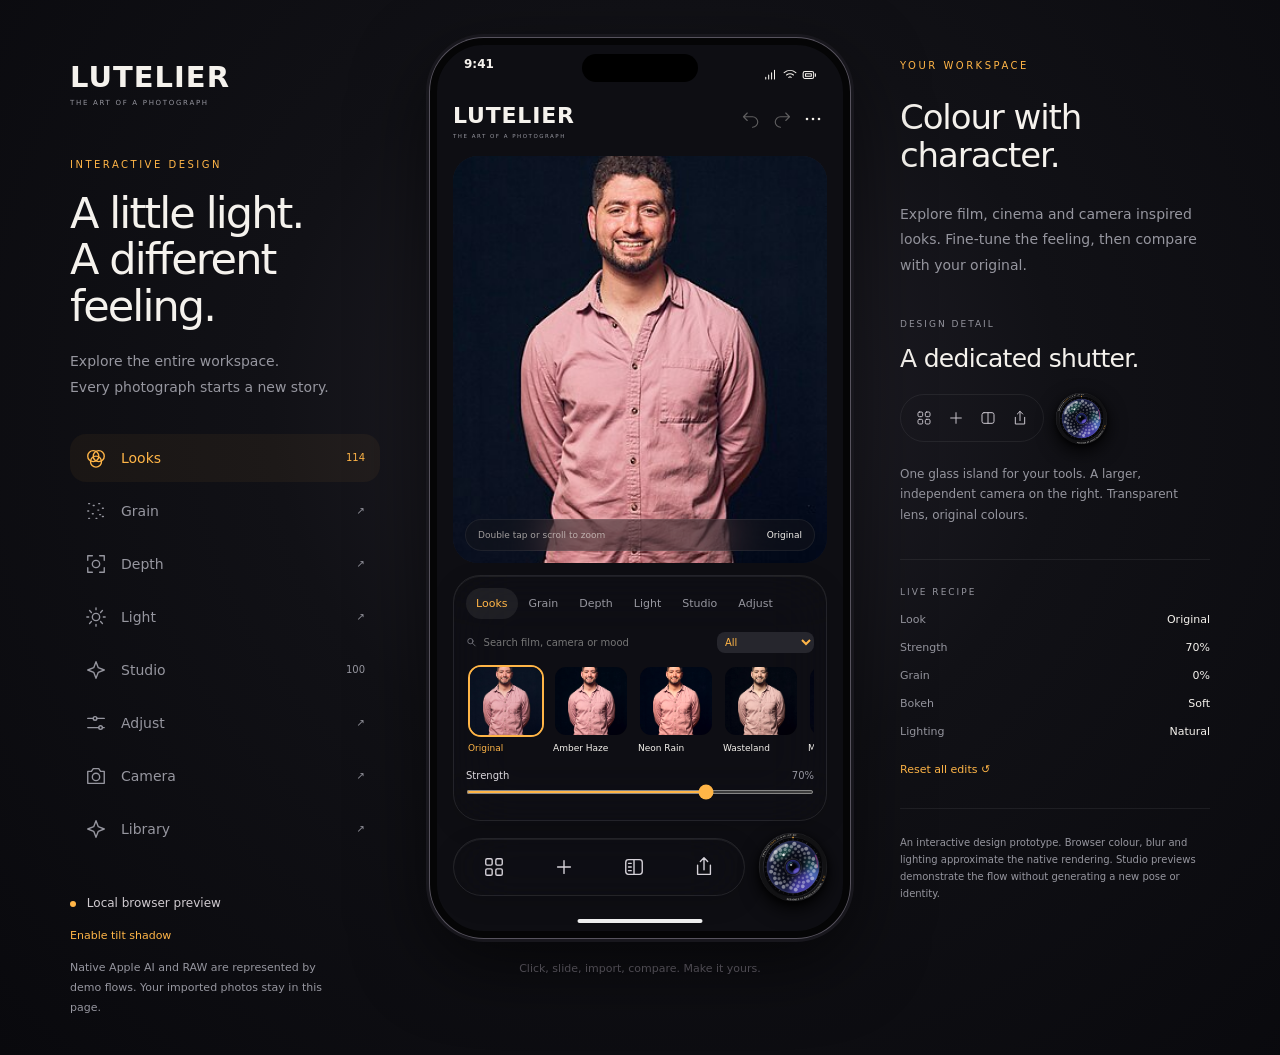
==== LutelierPreview/index.html @ 4cc17b6a "Add initial Lutelier iOS app and interactive preview" ====
<!doctype html>
<html lang="en"><head><meta charset="utf-8"><meta name="viewport" content="width=device-width,initial-scale=1"><title>Lutelier · Interactive design</title><link rel="stylesheet" href="style.css"><link rel="stylesheet" href="refinements.css"></head>
<body>
<svg class="defs" xmlns="http://www.w3.org/2000/svg"><defs><filter id="grain-noise"><feTurbulence type="fractalNoise" baseFrequency=".8" numOctaves="3" stitchTiles="stitch"/><feColorMatrix type="saturate" values="0"/></filter></defs></svg>
<aside class="rail"><div class="brand"><div>LUTELIER<small>THE ART OF A PHOTOGRAPH</small></div></div><p class="eyebrow">INTERACTIVE DESIGN</p><h1>A little light.<br>A different feeling.</h1><p class="intro">Explore the entire workspace.<br>Every photograph starts a new story.</p><nav id="desktop-nav"></nav><div class="rail-footer"><span class="dot"></span> Local browser preview<button class="tilt-control" data-action="enable-tilt">Enable tilt shadow</button><small>Native Apple AI and RAW are represented by demo flows. Your imported photos stay in this page.</small></div></aside>
<main><div class="phone" id="phone"><div class="status"><span>9:41</span><span class="dynamic-island"></span><span class="status-icons"><svg viewBox="0 0 24 18" aria-label="Signal"><path d="M3 16v-3m5 3V9m5 7V5m5 11V1"/></svg><svg viewBox="0 0 24 18" aria-label="Wi-Fi"><path d="M2 5c6-5 14-5 20 0M6 9c4-3 8-3 12 0m-8 4c1-1 3-1 4 0"/></svg><svg viewBox="0 0 24 18" aria-label="Battery"><rect x="2" y="3" width="18" height="12" rx="3"/><path d="M23 7v4M6 7h10v4H6Z"/></svg></span></div><div class="editor" id="editor"><header><div class="brand small"><div>LUTELIER<small>THE ART OF A PHOTOGRAPH</small></div></div><div class="header-actions"><button data-action="undo" aria-label="Undo"></button><button data-action="redo" aria-label="Redo"></button><button data-action="menu" aria-label="More options"></button></div></header><div class="photo" id="photo"><img id="base" class="portrait" alt="Original photograph"><img id="edited" class="portrait" alt="Edited photograph"><div id="relight"></div><div id="noise"></div><div id="vignette"></div><div id="comparison"><span>BEFORE</span><b>AFTER</b><div class="divider"><i>↔</i></div></div><input id="compare-range" aria-label="Before and after divider" type="range" min="0" max="100" value="50"><div class="photo-caption"><span id="photo-hint">Scroll to zoom · drag to explore</span><span id="look-name">Original</span></div></div><section class="inspector glass"><div class="tabs" id="tabs"></div><div class="controls" id="controls"></div></section><footer class="toolbar"><div class="control-island glass"><button data-action="library" aria-label="Photo library"></button><button data-action="import" aria-label="Import photo"></button><button data-action="compare" aria-label="Compare before and after"></button><button data-action="export" aria-label="Export photograph"></button></div><button class="camera-button" data-action="camera" aria-label="Open pro camera"><img src="assets/icon.png" alt=""></button></footer></div><section id="screen" hidden></section><div class="home-indicator"></div><div id="toast" role="status" aria-live="polite"></div></div><p class="under-phone">Click, slide, import, compare. Make it yours.</p></main>
<aside class="details"><p class="eyebrow">YOUR WORKSPACE</p><h2 id="detail-title">Colour with character.</h2><p id="detail-copy">Explore film, cinema and camera inspired looks. Fine-tune the feeling, then compare with your original.</p><div class="detail-card"><span>DESIGN DETAIL</span><h3>A dedicated shutter.</h3><div class="mini-toolbar"><div class="mini-island"><svg viewBox="0 0 24 24"><rect x="3" y="3" width="7" height="7" rx="2"/><rect x="14" y="3" width="7" height="7" rx="2"/><rect x="3" y="14" width="7" height="7" rx="2"/><rect x="14" y="14" width="7" height="7" rx="2"/></svg><svg viewBox="0 0 24 24"><path d="M12 4v16M4 12h16"/></svg><svg viewBox="0 0 24 24"><rect x="3" y="4" width="18" height="16" rx="3"/><path d="M12 4v16"/></svg><svg viewBox="0 0 24 24"><path d="M12 16V2m-4 4 4-4 4 4M5 11v10h14V11"/></svg></div><div class="mini-camera"><img src="assets/icon.png" alt=""></div></div><p>One glass island for your tools. A larger, independent camera on the right. Transparent lens, original colours.</p></div><div class="detail-card"><span>LIVE RECIPE</span><div id="recipe-summary"></div><button class="text-button" data-action="reset">Reset all edits ↺</button></div><p class="fineprint">An interactive design prototype. Browser colour, blur and lighting approximate the native rendering. Studio previews demonstrate the flow without generating a new pose or identity.</p></aside>
<input id="import-file" type="file" accept="image/*" hidden><input id="template-file" type="file" accept="image/*" hidden><script src="data.js"></script><script src="app.js"></script><script src="refinements.js"></script></body></html>
---- LutelierPreview/style.css ----
:root{color-scheme:dark;--amber:#ffb547;--ink:#0e0e13;--muted:#96969f;--phone-radius:54px;--screen-inset:16px;--island-radius:calc(var(--phone-radius) - var(--screen-inset))}*{box-sizing:border-box}body{margin:0;background:radial-gradient(ellipse at 52% 38%,#24222b 0,#111116 42%,#09090d 100%);color:#f5f2ed;font:14px 'DM Sans',-apple-system,BlinkMacSystemFont,sans-serif;min-height:100vh;display:grid;grid-template-columns:minmax(230px,1fr) 440px minmax(230px,1fr);gap:40px;padding:38px 5vw}button,input,select,textarea{font:inherit}button{cursor:pointer;color:inherit;border:0;background:none;-webkit-tap-highlight-color:transparent}button:focus-visible,input:focus-visible,textarea:focus-visible,select:focus-visible{outline:2px solid var(--amber);outline-offset:3px}button:hover{filter:brightness(1.2)}button:disabled{opacity:.35;cursor:not-allowed}svg{width:22px;height:22px;fill:none;stroke:currentColor;stroke-width:1.5;stroke-linecap:round;stroke-linejoin:round}.defs{position:absolute;width:0;height:0}.rail,.details{max-width:310px;padding-top:22px}.rail{justify-self:end;width:100%}.brand{display:flex;gap:12px;align-items:center;font:36px 'Instrument Serif',Georgia,serif}.brand img{width:52px;height:52px;border-radius:15px}.brand small{display:block;font:7px 'DM Sans',sans-serif;letter-spacing:2px;margin-top:5px;color:var(--muted)}.eyebrow{font-size:10px;letter-spacing:2.5px;color:var(--amber);margin-top:52px}.rail h1{font:48px/1.05 'Instrument Serif',Georgia,serif;margin:20px 0}.intro,.details>p:not(.eyebrow){color:var(--muted);line-height:1.8}.rail nav{display:grid;gap:5px;margin:34px 0}.rail nav button{text-align:left;display:flex;align-items:center;gap:14px;padding:13px 15px;border-radius:16px;color:var(--muted)}.rail nav button.active{color:var(--amber);background:#ffb5470d}.rail nav button span{margin-left:auto;font-size:10px}.rail-footer{font-size:12px;color:#d0cbd0;line-height:1.8;margin-top:40px}.rail-footer small{display:block;color:var(--muted);font-size:11px;margin-top:12px;max-width:260px}.dot{display:inline-block;width:6px;height:6px;background:var(--amber);border-radius:50%;margin-right:7px}main{display:flex;flex-direction:column;align-items:center}.phone{width:420px;height:900px;background:var(--ink);border:7px solid #050506;border-radius:var(--phone-radius);position:relative;overflow:hidden;box-shadow:0 0 0 1px #57535e,0 0 0 4px #18171d,0 24px 75px #0009}.status{height:48px;padding:12px 27px 0;display:flex;justify-content:space-between;font-size:12px;font-weight:600;position:relative;z-index:5;pointer-events:none}.dynamic-island{position:absolute;width:116px;height:28px;border-radius:22px;background:#000;left:50%;transform:translateX(-50%);top:9px}.editor{height:calc(100% - 48px);display:flex;flex-direction:column;gap:12px;padding:4px 16px 30px}header{display:flex;align-items:center;justify-content:space-between;height:47px;flex-shrink:0}.brand.small{font-size:25px;gap:8px}.brand.small img{width:34px;height:34px;border-radius:10px}.brand.small small{font-size:5.5px;letter-spacing:1.5px}.header-actions{display:flex;gap:3px}.header-actions button{padding:5px}.header-actions svg{width:18px}.photo{flex:1;min-height:230px;position:relative;border-radius:25px;overflow:hidden;background:#29272d;touch-action:none}.portrait{width:100%;height:100%;object-fit:cover;position:absolute;inset:0;transform-origin:50% 45%;pointer-events:none}#noise,#relight,#vignette{position:absolute;inset:0;pointer-events:none}#noise{filter:url(#grain-noise);opacity:0;mix-blend-mode:soft-light}#vignette{background:radial-gradient(ellipse,transparent 45%,#000);opacity:0}.photo-caption{position:absolute;bottom:12px;left:12px;right:12px;padding:10px 12px;background:#17171a77;backdrop-filter:blur(22px);border:1px solid #fff1;display:flex;justify-content:space-between;gap:8px;border-radius:30px;font-size:9px;pointer-events:none}.photo-caption span:first-child{color:#e0dbd5b0}.glass{background:linear-gradient(145deg,#fff0,#fff05),#232329b5;border:1px solid #ffffff18;box-shadow:inset 0 1px 0 #ffffff12,0 7px 24px #0002;backdrop-filter:blur(30px) saturate(1.2)}.inspector{height:246px;border-radius:27px;padding:12px;flex-shrink:0;overflow:hidden}.tabs{display:flex;gap:1px;overflow:auto;scrollbar-width:none;margin-bottom:12px}.tabs button{padding:9px 10px;border-radius:22px;font-size:11px;color:var(--muted);white-space:nowrap}.tabs button.active{background:#ffffff12;color:var(--amber)}.controls{height:179px;overflow:auto;scrollbar-width:thin;scrollbar-color:#ffffff22 transparent}.controls h3{font-size:14px;margin:2px 0 10px}.search-row{display:flex;align-items:center;gap:5px;margin-bottom:10px}.search-row svg{width:16px;color:var(--muted)}input[type=search]{min-width:0;border:0;background:none;color:white;width:100%;font-size:10px;outline:none}select{color:var(--amber);border:0;background:#26262d;border-radius:8px;padding:4px;font-size:10px;max-width:105px}.looks{display:flex;gap:9px;overflow:auto;padding:2px 2px 8px;scrollbar-width:none}.look{flex:0 0 76px;padding:0;text-align:left}.look img{width:76px;height:72px;object-fit:cover;border-radius:13px;border:2px solid transparent}.look.active img{border-color:var(--amber)}.look span{display:block;font-size:9px;white-space:nowrap;overflow:hidden;text-overflow:ellipsis;margin-top:3px}.look.active{color:var(--amber)}.range{margin:9px 0}.range label{font-size:10px;display:flex;justify-content:space-between;color:#ddd9de}.range output{color:var(--muted);font-variant-numeric:tabular-nums}input[type=range]{width:100%;height:4px;accent-color:var(--amber);cursor:pointer;margin:8px 0;background:transparent}.caption{font-size:10px;color:var(--muted);line-height:1.55}.pills{display:flex;gap:6px;overflow:auto;scrollbar-width:none;margin-bottom:9px}.pill{white-space:nowrap;font-size:10px;padding:8px 12px;border-radius:22px;background:#ffffff08;border:1px solid #ffffff10}.pill.active{background:var(--amber);color:#17121a;border-color:var(--amber)}.amber{background:linear-gradient(135deg,#ffc66a,var(--amber));color:#1d160d;border-radius:28px;padding:13px 18px;width:100%;font-weight:600;font-size:12px}.secondary{background:#ffffff08;border:1px solid #fff2;border-radius:22px;padding:10px 14px;font-size:11px}.text-button{color:var(--amber);padding:10px 0;font-size:11px}.toolbar{display:flex;align-items:center;gap:14px;height:68px;flex-shrink:0}.control-island{height:58px;border-radius:var(--island-radius);display:flex;align-items:center;justify-content:space-around;flex:1;padding:5px}.control-island button{width:47px;height:46px;border-radius:24px;display:grid;place-items:center;color:#d6d2d9}.control-island button.selected{color:var(--amber);background:#ffb54710}.camera-button{width:68px;height:68px;border-radius:22px;border:1px solid #ffffff22;position:relative;padding:0;overflow:hidden;box-shadow:0 0 22px #ffb54716;flex-shrink:0}.camera-button img,.mini-camera img{position:absolute;inset:0;width:100%;height:100%}.mono{filter:grayscale(1)}.gold{mask-image:radial-gradient(circle at 49% 49%,black 0,black 10%,transparent 18%);-webkit-mask-image:radial-gradient(circle at 49% 49%,black 0,black 10%,transparent 18%)}.home-indicator{position:absolute;bottom:8px;height:4px;width:125px;left:50%;transform:translateX(-50%);border-radius:5px;background:#eee;z-index:8;pointer-events:none}.under-phone{color:#68646e;font-size:11px;margin:24px 0}.details h2{font:34px 'Instrument Serif',Georgia,serif;line-height:1.1}.details .eyebrow{margin-top:0}.detail-card{padding:22px 0;border-bottom:1px solid #fff1}.detail-card>span{letter-spacing:2px;font-size:9px;color:var(--muted)}.detail-card h3{font:25px 'Instrument Serif',Georgia,serif;margin:14px 0}.detail-card p{font-size:12px;line-height:1.7;color:var(--muted)}.mini-toolbar{display:flex;align-items:center;gap:12px;margin:20px 0}.mini-island{border-radius:24px;background:#fff06;border:1px solid #fff1;padding:15px;color:#c8c4cc}.mini-camera{width:51px;height:51px;position:relative;overflow:hidden;border-radius:16px}.recipe-line{display:flex;justify-content:space-between;margin:15px 0;font-size:11px}.recipe-line span{color:var(--muted)}.fineprint{font-size:10px!important;line-height:1.7!important;margin-top:25px}#comparison{display:none;position:absolute;inset:0;pointer-events:none}#comparison span,#comparison b{position:absolute;top:15px;background:#0006;border-radius:14px;padding:6px 9px;font-size:8px;letter-spacing:1px;font-weight:400}#comparison span{left:12px}#comparison b{right:12px}.divider{position:absolute;top:0;bottom:0;left:50%;width:1px;background:#fff9}.divider i{position:absolute;top:48%;left:-14px;width:29px;height:29px;background:#2229;border:1px solid #fff7;border-radius:50%;text-align:center;line-height:27px;font-style:normal}#compare-range{display:none;position:absolute;inset:0;width:100%;height:100%;opacity:0;margin:0}#toast{position:absolute;z-index:30;bottom:112px;left:20px;right:20px;padding:14px 18px;border-radius:20px;background:#35313cf0;backdrop-filter:blur(25px);color:#eee;font-size:11px;line-height:1.6;text-align:center;box-shadow:0 5px 25px #0007;opacity:0;pointer-events:none;transition:opacity .2s}#toast.visible{opacity:1}#screen{position:absolute;inset:48px 0 0;z-index:6;background:var(--ink);padding:0 16px 30px;overflow:auto;scrollbar-width:none}#screen[hidden]{display:none}.screen-header{display:flex;justify-content:space-between;align-items:center;height:43px;flex-shrink:0}.screen-header span{font-size:9px;letter-spacing:1.5px;color:var(--muted)}.screen-header strong{font-size:16px;font-weight:500}.screen-header button{color:var(--amber);font-size:12px}.studio-heading{font:39px/1.02 'Instrument Serif',Georgia,serif;margin:22px 0 12px}.studio-search{display:flex;gap:12px;margin:20px 0 14px}.studio-search .glass{padding:13px;border-radius:26px;flex:1;display:flex;gap:8px}.studio-search svg{width:17px}.studio-search button{width:42px;height:42px;border-radius:50%;border:1px solid #fff2;background:#fff08;color:var(--amber)}.studio-panel{padding:14px;border-radius:27px;margin:17px 0}.selected-template{display:flex;gap:12px}.selected-template img{width:103px;height:139px;object-fit:cover;border-radius:16px}.selected-template h3{font:22px 'Instrument Serif',Georgia,serif;margin:5px 0 3px}.selected-template p{color:var(--amber);font-size:10px}.selected-template .secondary{padding:8px;font-size:9px;margin-top:5px}.brief{background:#0002;color:#bfbac4;border:1px solid #fff1;border-radius:14px;padding:10px;width:100%;height:73px;resize:vertical;font-size:10px;line-height:1.5;margin-top:12px}.toggles{display:grid;grid-template-columns:1fr 1fr;gap:10px;margin:12px 0 18px}.toggle{display:flex;align-items:center;gap:7px;font-size:11px}.toggle input{appearance:none;width:31px;height:18px;border-radius:20px;background:#55515b;position:relative;cursor:pointer;margin:0}.toggle input:before{content:'';width:14px;height:14px;background:white;border-radius:50%;position:absolute;top:2px;left:2px;transition:transform .2s}.toggle input:checked{background:var(--amber)}.toggle input:checked:before{transform:translateX(13px)}.grid{display:grid;grid-template-columns:repeat(3,1fr);gap:12px 8px}.template{padding:0;text-align:left}.template img{width:100%;height:139px;object-fit:cover;border-radius:15px;border:2px solid transparent}.template.active img{border-color:var(--amber)}.template strong{display:block;font-size:10px;font-weight:500;margin:5px 0}.template small{font-size:9px;color:var(--muted)}details{font-size:10px;color:var(--muted);line-height:1.6;margin-top:12px}summary{cursor:pointer}a{color:var(--amber)}.empty{padding:40px 20px;text-align:center;color:var(--muted);line-height:1.8}.result-photo{position:relative;height:480px;border-radius:24px;overflow:hidden;margin:20px 0}.result-photo img{position:absolute;width:100%;height:100%;object-fit:cover}.result-photo .after{clip-path:inset(0 0 0 50%);filter:sepia(.3) saturate(1.3) contrast(1.12)}.result-photo .divider{left:50%}.result-photo input{position:absolute;inset:0;width:100%;height:100%;opacity:0;margin:0}.two-buttons{display:flex;gap:10px;margin:17px 0}.two-buttons>*{flex:1}.camera-screen{background:#111!important;display:flex;flex-direction:column;gap:12px}.camera-feed{position:absolute;inset:0;z-index:-1;background:#000}.camera-feed img,.camera-feed video{width:100%;height:100%;object-fit:cover;opacity:.75}.camera-grid{position:absolute;inset:0;background:linear-gradient(to right,transparent 33%,#fff3 33%,#fff3 33.2%,transparent 33.2%,transparent 66%,#fff3 66%,#fff3 66.2%,transparent 66.2%),linear-gradient(to bottom,transparent 33%,#fff3 33%,#fff3 33.2%,transparent 33.2%,transparent 66%,#fff3 66%,#fff3 66.2%,transparent 66.2%);pointer-events:none}.camera-spacer{flex:1;min-height:120px}.camera-controls{padding:16px;border-radius:26px}.camera-controls .ranges{max-height:165px;overflow:auto}.histogram{height:28px;display:flex;align-items:end;gap:2px;margin-bottom:14px}.histogram i{flex:1;background:#ffb54799}.camera-screen .toggles{grid-template-columns:repeat(3,1fr)}.shutter-row{display:flex;align-items:center;justify-content:space-around;margin-bottom:10px;font-size:11px;letter-spacing:2px}.shutter{width:72px;height:72px;border:2px solid white;border-radius:50%;padding:5px}.shutter:after{content:'';display:block;width:100%;height:100%;border-radius:50%;background:#fff}.library-grid{margin-top:20px}.library-grid img{height:180px}.library-grid .template{position:relative}.library-grid button.remove{color:#ee918e;font-size:10px;margin:7px 0}.modal-menu{display:grid;gap:10px;padding:24px 0}.modal-menu button{text-align:left;padding:17px;border-radius:16px;background:#fff06}.assistant-input{width:100%;min-height:150px;border-radius:22px;padding:18px;background:#fff06;border:1px solid #fff1;color:white;margin:20px 0;font-size:13px;resize:vertical}.screen-heading{font:34px 'Instrument Serif',Georgia,serif;margin:24px 0 14px}.focus-ring{position:absolute;width:70px;height:70px;border:1px solid var(--amber);border-radius:12px;pointer-events:none}.pill-row-label{font-size:9px;color:var(--muted);letter-spacing:1.5px;margin:14px 0 9px}.credits{padding:12px 0;font-size:10px;line-height:1.7;color:var(--muted)}.motion-flash{animation:flash .4s}@keyframes flash{0%{opacity:.1}100%{opacity:1}}@media(max-width:1200px){body{gap:25px;padding:25px 3vw;grid-template-columns:1fr 420px 1fr}.rail h1{font-size:38px}.details h2{font-size:28px}}@media(max-width:1000px){body{grid-template-columns:1fr 420px}.details{display:none}.rail{max-width:240px}}@media(max-width:680px){body{display:block;padding:0;background:#0e0e13}.rail,.details,.under-phone{display:none}.phone{width:100%;max-width:440px;height:100dvh;min-height:700px;border:0;box-shadow:none;border-radius:0}.status{height:44px}.editor{height:calc(100% - 44px)}#screen{top:44px}.dynamic-island{display:none}.inspector{height:240px}.phone .control-island{border-radius:38px}}@media(prefers-reduced-motion:reduce){*{animation:none!important;transition:none!important}}

#bloom{position:absolute;inset:0;width:100%;height:100%;object-fit:cover;pointer-events:none;mix-blend-mode:screen;transform-origin:50% 45%;}
---- LutelierPreview/refinements.css ----
:root{--apple-font:-apple-system,BlinkMacSystemFont,"SF Pro Display","SF Pro Text",system-ui,sans-serif;--lens-shadow-x:0px;--lens-shadow-y:6px}
*{font-family:var(--apple-font)!important;scrollbar-width:none!important;-ms-overflow-style:none}
*::-webkit-scrollbar{display:none!important;width:0!important;height:0!important}
body{font-family:var(--apple-font);-webkit-font-smoothing:antialiased}
.brand{font-weight:600;letter-spacing:-1.3px}.brand.small{letter-spacing:-.9px}.brand small{letter-spacing:1.7px;font-weight:500}
.brand{font-weight:800;letter-spacing:1px;font-size:29px}.brand.small{font-weight:800;letter-spacing:.8px;font-size:22px}
.rail h1{font-size:43px;line-height:1.08;font-weight:500;letter-spacing:-1.9px}
.details h2,.screen-heading{font-weight:500;letter-spacing:-1.1px}.detail-card h3{font-weight:500;letter-spacing:-.7px}
.studio-heading{font-size:37px;font-weight:500;letter-spacing:-1.4px;line-height:1.07}
.selected-template h3{font-size:20px;font-weight:500;letter-spacing:-.6px}
.lens-mark{display:inline-block;position:relative;width:52px;height:52px;flex-shrink:0;border-radius:50%;filter:drop-shadow(var(--lens-shadow-x) var(--lens-shadow-y) 7px #000b)}
.brand .lens-mark img{width:100%;height:100%;border-radius:0;clip-path:circle(38% at 50% 50%);transform:scale(1.31);display:block}
.brand.small .lens-mark{width:34px;height:34px}
.lens-camera{background:transparent!important;border:0!important;border-radius:50%;box-shadow:none!important;overflow:visible;filter:drop-shadow(var(--lens-shadow-x) var(--lens-shadow-y) 9px #000d)}
.lens-camera img{clip-path:none;transform:scale(1.31);border-radius:0}
.lens-camera img.mono{filter:grayscale(1)}
.camera-button{touch-action:none;--camera-turn:0deg}
.camera-button img{transform:scale(1.31) rotate(var(--camera-turn));transition:transform .16s cubic-bezier(.2,.75,.25,1);pointer-events:none;user-select:none;-webkit-user-drag:none}
.camera-button.camera-pressed{--camera-turn:90deg}
.camera-tools{display:flex;justify-content:space-around;border-radius:28px;padding:4px;flex-shrink:0}.camera-tools button{width:48px;height:44px;position:relative;display:grid;place-items:center;border-radius:22px}.camera-tools button.active{color:var(--amber);background:#ffb54715}.camera-tools small{position:absolute;right:3px;bottom:2px;font-size:8px}.camera-screen .camera-feed{inset:auto;overflow:hidden;transition:width .22s,height .22s;opacity:1}.camera-screen .camera-controls[hidden]{display:none}.shutter-row>button:not(.shutter){width:94px;min-height:44px;letter-spacing:1px;font-weight:600;border-radius:22px;background:#ffffff0a}.camera-mode-button[aria-pressed=true]{color:var(--amber);background:#ffb54720!important}.ratio-menu{position:absolute;bottom:118px;right:16px;z-index:10;padding:8px;border-radius:22px;display:grid;gap:4px}.ratio-menu[hidden]{display:none}.ratio-menu button{padding:12px 20px;border-radius:16px}.ratio-menu button[aria-pressed=true]{color:var(--amber);background:#ffb54715}
.mini-island{display:flex;gap:16px;align-items:center}.mini-island svg{width:16px;height:16px}
.looks,.tabs,.pills{-webkit-overflow-scrolling:touch;overscroll-behavior-x:contain;touch-action:pan-x;cursor:grab}
.swiping{cursor:grabbing!important;user-select:none}.looks img{user-select:none;-webkit-user-drag:none}
.controls,#screen,.ranges{-webkit-overflow-scrolling:touch;overscroll-behavior-y:contain;touch-action:pan-y}
.symbol-label{display:flex;align-items:center;justify-content:center;gap:7px}.symbol-label svg{width:16px;height:16px;flex-shrink:0}
.tilt-control{display:flex;align-items:center;gap:8px;color:var(--amber);font-size:11px;margin-top:12px;padding:0}.tilt-control svg{width:16px}
#look-glass{position:absolute;inset:0;opacity:0;pointer-events:none;z-index:7;border-radius:inherit;overflow:hidden;background:transparent;transform-origin:50% 50%;box-shadow:0 14px 40px #0005;will-change:transform,opacity;isolation:isolate}
.incoming-look{position:absolute;inset:0;width:100%;height:100%;object-fit:cover;transform-origin:50% 45%;will-change:filter,opacity}
.cover-surface{position:absolute;inset:0;border-radius:inherit;border:1px solid #ffffff90;background:linear-gradient(118deg,#ffffff04 0%,#ffffff25 28%,#ffffff05 45%,#ffffff3a 49%,#ffffff02 57%,#c9e4ff12 100%);backdrop-filter:blur(1.5px) saturate(1.18);-webkit-backdrop-filter:blur(1.5px) saturate(1.18);box-shadow:inset 0 1px 0 #fff9,inset 2px 0 9px #ffffff20,inset -2px 0 8px #fff2;will-change:opacity}
.status-icons{display:flex;align-items:center;gap:5px}.status-icons svg{width:14px;height:12px;stroke-width:1.8}
@media(prefers-reduced-motion:reduce){.lens-mark,.lens-camera{filter:drop-shadow(0 6px 7px #000b)}#look-glass{display:none}}
@media(prefers-reduced-motion:reduce){.camera-button img{transition:none}}
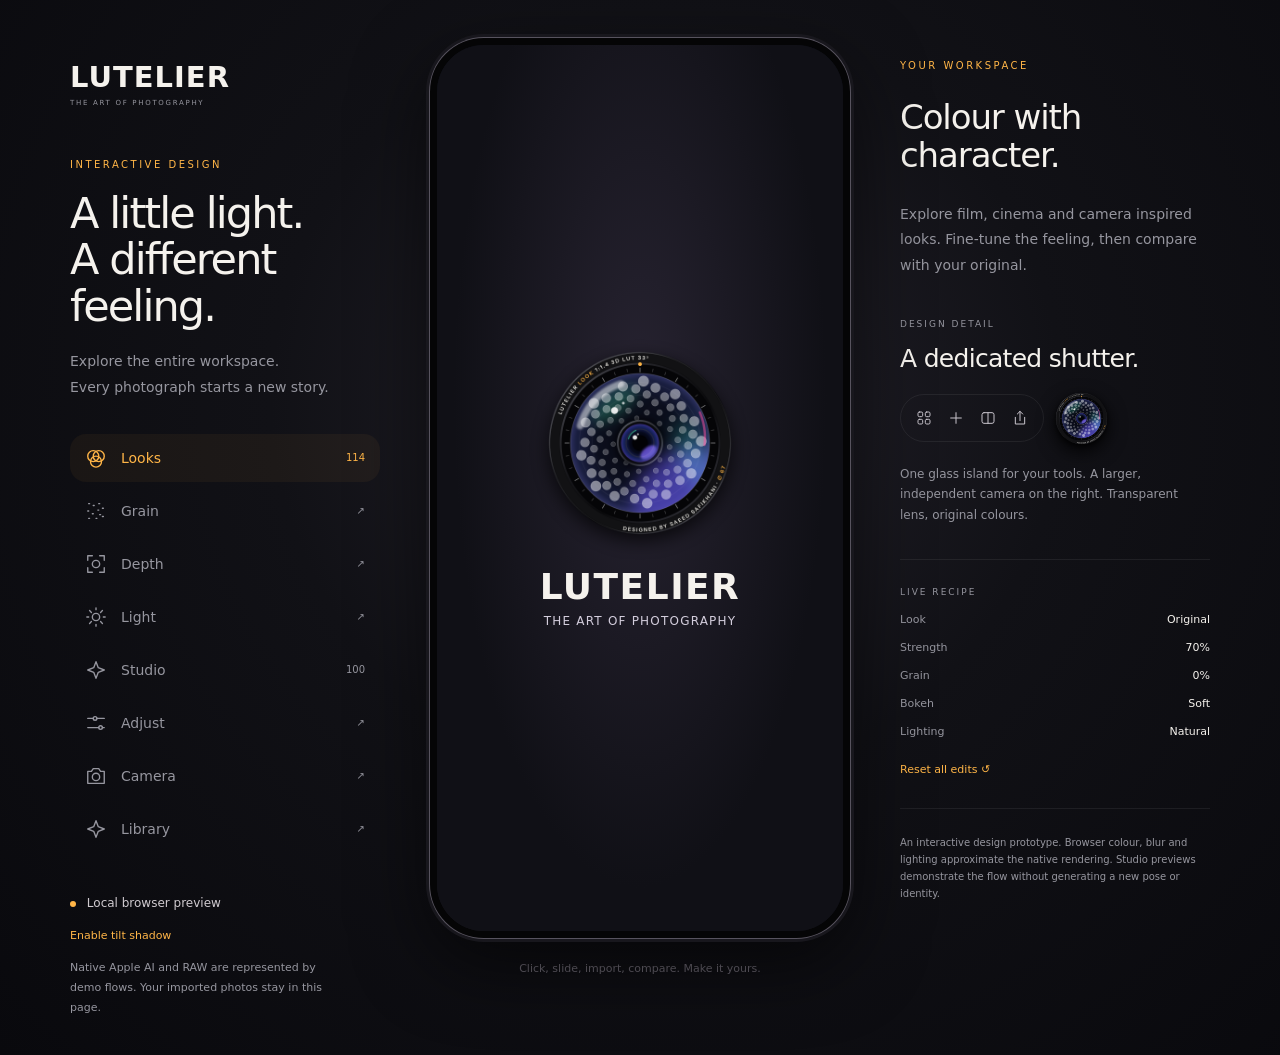
==== commit 5f9df7eb: "Refine glass editor controls and add advanced local depth workflow" ====
--- a/LutelierPreview/index.html
+++ b/LutelierPreview/index.html
@@ -1,8 +1,8 @@
 <!doctype html>
-<html lang="en"><head><meta charset="utf-8"><meta name="viewport" content="width=device-width,initial-scale=1"><title>Lutelier · Interactive design</title><link rel="stylesheet" href="style.css"><link rel="stylesheet" href="refinements.css"></head>
+<html lang="en"><head><meta charset="utf-8"><meta name="viewport" content="width=device-width,initial-scale=1"><title>Lutelier · Interactive design</title><link rel="stylesheet" href="style.css"><link rel="stylesheet" href="refinements.css"><link rel="stylesheet" href="editor-refinements.css"></head>
 <body>
 <svg class="defs" xmlns="http://www.w3.org/2000/svg"><defs><filter id="grain-noise"><feTurbulence type="fractalNoise" baseFrequency=".8" numOctaves="3" stitchTiles="stitch"/><feColorMatrix type="saturate" values="0"/></filter></defs></svg>
-<aside class="rail"><div class="brand"><div>LUTELIER<small>THE ART OF A PHOTOGRAPH</small></div></div><p class="eyebrow">INTERACTIVE DESIGN</p><h1>A little light.<br>A different feeling.</h1><p class="intro">Explore the entire workspace.<br>Every photograph starts a new story.</p><nav id="desktop-nav"></nav><div class="rail-footer"><span class="dot"></span> Local browser preview<button class="tilt-control" data-action="enable-tilt">Enable tilt shadow</button><small>Native Apple AI and RAW are represented by demo flows. Your imported photos stay in this page.</small></div></aside>
-<main><div class="phone" id="phone"><div class="status"><span>9:41</span><span class="dynamic-island"></span><span class="status-icons"><svg viewBox="0 0 24 18" aria-label="Signal"><path d="M3 16v-3m5 3V9m5 7V5m5 11V1"/></svg><svg viewBox="0 0 24 18" aria-label="Wi-Fi"><path d="M2 5c6-5 14-5 20 0M6 9c4-3 8-3 12 0m-8 4c1-1 3-1 4 0"/></svg><svg viewBox="0 0 24 18" aria-label="Battery"><rect x="2" y="3" width="18" height="12" rx="3"/><path d="M23 7v4M6 7h10v4H6Z"/></svg></span></div><div class="editor" id="editor"><header><div class="brand small"><div>LUTELIER<small>THE ART OF A PHOTOGRAPH</small></div></div><div class="header-actions"><button data-action="undo" aria-label="Undo"></button><button data-action="redo" aria-label="Redo"></button><button data-action="menu" aria-label="More options"></button></div></header><div class="photo" id="photo"><img id="base" class="portrait" alt="Original photograph"><img id="edited" class="portrait" alt="Edited photograph"><div id="relight"></div><div id="noise"></div><div id="vignette"></div><div id="comparison"><span>BEFORE</span><b>AFTER</b><div class="divider"><i>↔</i></div></div><input id="compare-range" aria-label="Before and after divider" type="range" min="0" max="100" value="50"><div class="photo-caption"><span id="photo-hint">Scroll to zoom · drag to explore</span><span id="look-name">Original</span></div></div><section class="inspector glass"><div class="tabs" id="tabs"></div><div class="controls" id="controls"></div></section><footer class="toolbar"><div class="control-island glass"><button data-action="library" aria-label="Photo library"></button><button data-action="import" aria-label="Import photo"></button><button data-action="compare" aria-label="Compare before and after"></button><button data-action="export" aria-label="Export photograph"></button></div><button class="camera-button" data-action="camera" aria-label="Open pro camera"><img src="assets/icon.png" alt=""></button></footer></div><section id="screen" hidden></section><div class="home-indicator"></div><div id="toast" role="status" aria-live="polite"></div></div><p class="under-phone">Click, slide, import, compare. Make it yours.</p></main>
+<aside class="rail"><div class="brand"><div>LUTELIER<small>THE ART OF PHOTOGRAPHY</small></div></div><p class="eyebrow">INTERACTIVE DESIGN</p><h1>A little light.<br>A different feeling.</h1><p class="intro">Explore the entire workspace.<br>Every photograph starts a new story.</p><nav id="desktop-nav"></nav><div class="rail-footer"><span class="dot"></span> Local browser preview<button class="tilt-control" data-action="enable-tilt">Enable tilt shadow</button><small>Native Apple AI and RAW are represented by demo flows. Your imported photos stay in this page.</small></div></aside>
+<main><div class="phone" id="phone"><div class="status"><span>9:41</span><span class="dynamic-island"></span><span class="status-icons"><svg viewBox="0 0 24 18" aria-label="Signal"><path d="M3 16v-3m5 3V9m5 7V5m5 11V1"/></svg><svg viewBox="0 0 24 18" aria-label="Wi-Fi"><path d="M2 5c6-5 14-5 20 0M6 9c4-3 8-3 12 0m-8 4c1-1 3-1 4 0"/></svg><svg viewBox="0 0 24 18" aria-label="Battery"><rect x="2" y="3" width="18" height="12" rx="3"/><path d="M23 7v4M6 7h10v4H6Z"/></svg></span></div><div class="editor" id="editor"><header><div class="brand small"><div>LUTELIER<small>THE ART OF PHOTOGRAPHY</small></div></div><div class="header-actions"><button data-action="undo" aria-label="Undo"></button><button data-action="redo" aria-label="Redo"></button><button data-action="menu" aria-label="More options"></button></div></header><div class="photo" id="photo"><img id="base" class="portrait" alt="Original photograph"><img id="edited" class="portrait" alt="Edited photograph"><div id="relight"></div><div id="noise"></div><div id="vignette"></div><div id="comparison"><span>BEFORE</span><b>AFTER</b><div class="divider"><i>↔</i></div></div><input id="compare-range" aria-label="Before and after divider" type="range" min="0" max="100" value="50"><div class="photo-caption"><span id="photo-hint">Scroll to zoom · drag to explore</span><span id="look-name">Original</span></div></div><section class="inspector glass"><div class="tabs" id="tabs"></div><div class="controls" id="controls"></div></section><footer class="toolbar"><div class="control-island glass"><button data-action="library" aria-label="Photo library"></button><button data-action="import" aria-label="Import photo"></button><button data-action="compare" aria-label="Compare before and after"></button><button data-action="export" aria-label="Export photograph"></button></div><button class="camera-button" data-action="camera" aria-label="Open pro camera"><img src="assets/icon.png" alt=""></button></footer></div><section id="screen" hidden></section><div class="home-indicator"></div><div id="toast" role="status" aria-live="polite"></div></div><p class="under-phone">Click, slide, import, compare. Make it yours.</p></main>
 <aside class="details"><p class="eyebrow">YOUR WORKSPACE</p><h2 id="detail-title">Colour with character.</h2><p id="detail-copy">Explore film, cinema and camera inspired looks. Fine-tune the feeling, then compare with your original.</p><div class="detail-card"><span>DESIGN DETAIL</span><h3>A dedicated shutter.</h3><div class="mini-toolbar"><div class="mini-island"><svg viewBox="0 0 24 24"><rect x="3" y="3" width="7" height="7" rx="2"/><rect x="14" y="3" width="7" height="7" rx="2"/><rect x="3" y="14" width="7" height="7" rx="2"/><rect x="14" y="14" width="7" height="7" rx="2"/></svg><svg viewBox="0 0 24 24"><path d="M12 4v16M4 12h16"/></svg><svg viewBox="0 0 24 24"><rect x="3" y="4" width="18" height="16" rx="3"/><path d="M12 4v16"/></svg><svg viewBox="0 0 24 24"><path d="M12 16V2m-4 4 4-4 4 4M5 11v10h14V11"/></svg></div><div class="mini-camera"><img src="assets/icon.png" alt=""></div></div><p>One glass island for your tools. A larger, independent camera on the right. Transparent lens, original colours.</p></div><div class="detail-card"><span>LIVE RECIPE</span><div id="recipe-summary"></div><button class="text-button" data-action="reset">Reset all edits ↺</button></div><p class="fineprint">An interactive design prototype. Browser colour, blur and lighting approximate the native rendering. Studio previews demonstrate the flow without generating a new pose or identity.</p></aside>
-<input id="import-file" type="file" accept="image/*" hidden><input id="template-file" type="file" accept="image/*" hidden><script src="data.js"></script><script src="app.js"></script><script src="refinements.js"></script></body></html>
+<input id="import-file" type="file" accept="image/*" hidden><input id="template-file" type="file" accept="image/*" hidden><script src="data.js"></script><script src="app.js"></script><script src="refinements.js"></script><script src="editor-refinements.js"></script></body></html>
--- a/LutelierPreview/editor-refinements.css
+++ b/LutelierPreview/editor-refinements.css
@@ -0,0 +1,12 @@
+.editor{position:relative;isolation:isolate}.toolbar{justify-content:center}.control-island{flex:0 0 auto;justify-content:flex-start;gap:4px;width:max-content}.control-island button{flex:none;width:44px}.inspector{height:auto;max-height:290px;display:flex;flex-direction:column;gap:10px}.controls{height:auto;max-height:215px;min-height:0}.tabs{flex-shrink:0}.photo{border-radius:calc(var(--phone-radius) - 23px);z-index:1;background:#101016}.photo-caption{z-index:50}.previous-look{z-index:6;pointer-events:none}.photo-backlight{position:absolute;left:16px;right:16px;width:calc(100% - 32px);object-fit:cover;opacity:.48;z-index:0;pointer-events:none;border-radius:38px;transform:scale(1.055);transition:filter .36s}.inspector,.toolbar,.editor header{z-index:2;position:relative}.depth-demo{position:absolute;inset:0;z-index:8;background:radial-gradient(ellipse at 50% 50%,#eee 8%,#888 35%,#333 70%);opacity:.92;pointer-events:none}.depth-demo[hidden],.depth-selection[hidden]{display:none}.depth-demo span{position:absolute;top:12px;left:12px;font-size:9px;color:#fff;background:#0009;padding:8px;border-radius:12px}.depth-selection{position:absolute;z-index:12;border:1.5px solid var(--amber);background:#ffb54715;pointer-events:none;border-radius:5px}.selecting-depth{cursor:crosshair}.photo .portrait,.photo #bloom{transform-origin:50% 45%}
+.previous-look{position:absolute;inset:0;overflow:hidden;isolation:isolate}
+.toolbar{justify-content:space-between;width:100%;gap:14px}.camera-button{margin-left:auto;flex:0 0 68px}
+.phone{isolation:isolate}.screen-backdrop{position:absolute;inset:-70px;width:calc(100% + 140px);height:calc(100% + 140px);object-fit:cover;filter:blur(55px) saturate(1.25);opacity:.3;z-index:-1;pointer-events:none;transition:filter .36s}.editor{background:transparent}.status{position:relative;z-index:1}
+.camera-button.lens-camera{filter:drop-shadow(var(--lens-shadow-x) var(--lens-shadow-y) 9px #000d) drop-shadow(0 0 0 #7462ff00);transition:filter .16s ease-out}
+.camera-button.lens-camera.camera-pressed{filter:drop-shadow(0 0 0 #0000) drop-shadow(-7px 5px 13px #4bb4b3a0) drop-shadow(8px 6px 17px #7462ffb0) drop-shadow(0 11px 12px #a276ff70)}
+.tabs,.control-island{position:relative;isolation:isolate}.tabs button,.control-island button{position:relative;z-index:1}.tabs button.active{background:transparent!important}.tabs{touch-action:none;cursor:pointer;overflow:hidden}.tool-glass-highlight{position:absolute;top:0;left:0;pointer-events:none;border-radius:28px;z-index:0;border:1px solid #ffffff38;background:linear-gradient(125deg,#ffffff25,#ffffff09 45%,#ffffff20);backdrop-filter:blur(18px) saturate(1.5);-webkit-backdrop-filter:blur(18px) saturate(1.5);box-shadow:inset 0 1px 1px #ffffff66,0 3px 12px #0002;transition:transform .22s cubic-bezier(.2,.8,.2,1),width .22s,height .22s,opacity .15s;opacity:0}.tool-glass-highlight.tracking{transition:width .1s,height .1s,opacity .1s;box-shadow:inset 0 1px 3px #ffffff99,0 5px 18px #0004;scale:1.06}
+.launch-brand{position:absolute;inset:0;z-index:100;background:radial-gradient(ellipse at 50% 40%,#272331,#101016 65%);display:flex;flex-direction:column;align-items:center;justify-content:center;gap:18px;transition:opacity .4s ease;pointer-events:auto}.launch-brand img{width:190px;height:190px;object-fit:contain;transform:scale(1.25);margin-bottom:10px}.launch-brand strong{font-size:36px;font-weight:900;letter-spacing:1.5px}.launch-brand p{font-size:14px;letter-spacing:.7px;color:#d3cddc;margin:0}.launch-brand.leaving{opacity:0;pointer-events:none}
+@media(prefers-reduced-motion:reduce){.tool-glass-highlight,.launch-brand,.camera-button.lens-camera{transition:none}.tool-glass-highlight.tracking{scale:1}}
+.phone{overflow:clip}.screen-backdrop-frame{position:absolute;inset:0;z-index:-1;overflow:hidden;pointer-events:none}.screen-backdrop{left:-70px;top:-70px;z-index:auto}
+.tabs{justify-content:space-between;gap:0}.tabs button{flex:1 0 0;min-width:0;padding-left:3px;padding-right:3px;font-weight:400}.tabs button.active{font-weight:750}.launch-brand{gap:10px}.launch-brand img{margin-bottom:18px}.launch-brand p{margin-top:-3px;font-size:12px;letter-spacing:1.2px}
+.look-categories{margin:8px 0 12px;touch-action:pan-x}.look-categories .pill{flex:none}.strength-control{margin-top:20px;padding-bottom:4px}.strength-control input[type=range]{appearance:none;-webkit-appearance:none;height:12px;border-radius:12px;background:linear-gradient(90deg,#ffffff42,#ffffff17);border:1px solid #ffffff30;box-shadow:inset 0 1px 2px #ffffff38,0 3px 8px #0002}.strength-control input[type=range]::-webkit-slider-thumb{appearance:none;-webkit-appearance:none;width:30px;height:22px;border-radius:18px;border:1px solid #ffffffaa;background:linear-gradient(140deg,#ffffff90,#d9e5ff35);box-shadow:inset 0 1px 2px #fff,0 3px 10px #0005}.strength-control input[type=range]::-moz-range-thumb{width:30px;height:22px;border-radius:18px;border:1px solid #ffffffaa;background:#ffffff75;box-shadow:0 3px 10px #0005}.strength-control input[type=range]:active::-webkit-slider-thumb{box-shadow:inset 0 1px 3px #fff,0 0 14px #ffffff50}.controls:has(.strength-control){max-height:265px}.inspector:has(.strength-control){max-height:325px}
